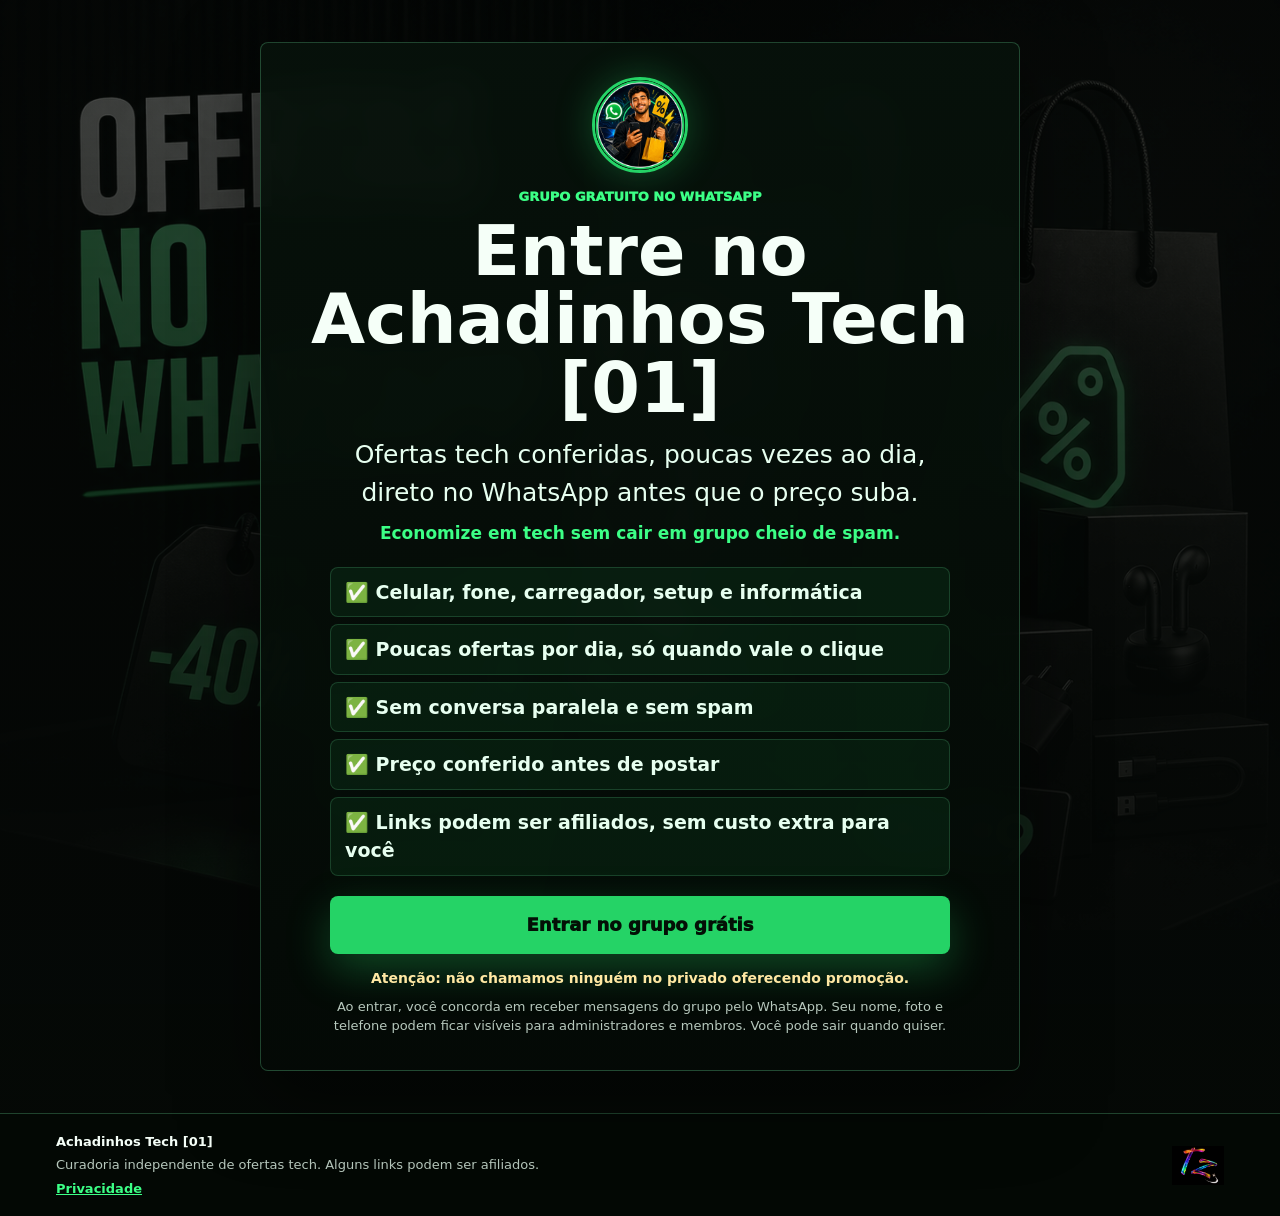
==== index.html @ 0eb70628 "Publish Achadinhos Tech landing page" ====
<!doctype html>
<html lang="pt-BR">
  <head>
    <meta charset="utf-8">
    <meta name="viewport" content="width=device-width, initial-scale=1">
    <title>Grupo de Ofertas Tech no WhatsApp | Achadinhos Tech [01]</title>
    <meta name="description" content="Entre grátis no grupo Achadinhos Tech [01] e receba ofertas de celular, fone, carregador, setup e informática com curadoria e sem spam.">
    <meta name="referrer" content="strict-origin-when-cross-origin">
    <meta http-equiv="Content-Security-Policy" content="default-src 'self'; base-uri 'self'; object-src 'none'; frame-src 'none'; form-action 'none'; img-src 'self' data:; style-src 'self'; script-src 'none'; upgrade-insecure-requests">
    <link rel="canonical" href="https://tozettolincoln.github.io/achadinhos-tech/">
    <meta property="og:type" content="website">
    <meta property="og:title" content="Grupo de Ofertas Tech no WhatsApp | Achadinhos Tech [01]">
    <meta property="og:description" content="Ofertas tech conferidas, poucas vezes ao dia, direto no WhatsApp antes que o preço suba.">
    <meta property="og:image" content="https://tozettolincoln.github.io/achadinhos-tech/assets/hero-whatsapp-deals.png">
    <meta property="og:url" content="https://tozettolincoln.github.io/achadinhos-tech/">
    <meta name="twitter:card" content="summary_large_image">
    <meta name="twitter:title" content="Grupo de Ofertas Tech no WhatsApp | Achadinhos Tech [01]">
    <meta name="twitter:description" content="Entre grátis e receba ofertas tech revisadas com curadoria e sem spam.">
    <meta name="twitter:image" content="https://tozettolincoln.github.io/achadinhos-tech/assets/hero-whatsapp-deals.png">
    <link rel="stylesheet" href="styles.css?v=20260611-entry">
  </head>
  <body class="entry-page">
    <main class="entry-shell" id="top">
      <section class="entry-card" aria-labelledby="hero-title">
        <div class="entry-avatar">
          <img src="assets/group-avatar.jpg" alt="Avatar do grupo Achadinhos Tech">
        </div>

        <p class="eyebrow">Grupo gratuito no WhatsApp</p>
        <h1 id="hero-title">Entre no Achadinhos Tech [01]</h1>
        <p class="lead">Ofertas tech conferidas, poucas vezes ao dia, direto no WhatsApp antes que o preço suba.</p>
        <p class="value-note">Economize em tech sem cair em grupo cheio de spam.</p>

        <ul class="entry-bullets" aria-label="Benefícios do grupo">
          <li>✅ Celular, fone, carregador, setup e informática</li>
          <li>✅ Poucas ofertas por dia, só quando vale o clique</li>
          <li>✅ Sem conversa paralela e sem spam</li>
          <li>✅ Preço conferido antes de postar</li>
          <li>✅ Links podem ser afiliados, sem custo extra para você</li>
        </ul>

        <a class="button primary entry-button" href="https://chat.whatsapp.com/GmVTplmLx88FddVR1oLpQT" target="_blank" rel="noreferrer">
          Entrar no grupo grátis
        </a>

        <p class="safety-note">Atenção: não chamamos ninguém no privado oferecendo promoção.</p>
        <p class="consent-note">Ao entrar, você concorda em receber mensagens do grupo pelo WhatsApp. Seu nome, foto e telefone podem ficar visíveis para administradores e membros. Você pode sair quando quiser.</p>
      </section>
    </main>

    <footer class="entry-footer">
      <div>
        <strong>Achadinhos Tech [01]</strong>
        <p>Curadoria independente de ofertas tech. Alguns links podem ser afiliados.</p>
        <a href="privacy.html">Privacidade</a>
      </div>
      <img src="assets/tzlogo.png" alt="Logo Tz">
    </footer>
  </body>
</html>
---- styles.css ----
:root {
  --bg: #050806;
  --ink: #f5fff8;
  --muted: #b7c8bd;
  --soft: #e7fff0;
  --line: rgba(120, 255, 174, 0.24);
  --panel: rgba(7, 18, 11, 0.86);
  --green: #25d366;
  --green-bright: #3cff86;
  --shadow: 0 24px 80px rgba(0, 0, 0, 0.52);
}

* {
  box-sizing: border-box;
}

html {
  min-height: 100%;
  overflow-x: hidden;
  background: var(--bg);
}

body {
  min-height: 100svh;
  margin: 0;
  overflow-x: hidden;
  background:
    linear-gradient(rgba(5, 8, 6, 0.7), rgba(5, 8, 6, 0.96)),
    url("assets/hero-whatsapp-deals.png") center / cover fixed no-repeat,
    var(--bg);
  color: var(--ink);
  font-family: Inter, ui-sans-serif, system-ui, -apple-system, BlinkMacSystemFont, "Segoe UI", sans-serif;
  line-height: 1.5;
}

body::before {
  position: fixed;
  inset: -44px;
  z-index: -1;
  background: url("assets/group-avatar.jpg") center / cover no-repeat;
  content: "";
  filter: blur(42px) brightness(0.24) saturate(1.25);
  transform: scale(1.1);
}

a {
  color: inherit;
}

.entry-page {
  display: grid;
  grid-template-rows: 1fr auto;
}

.entry-shell {
  display: grid;
  min-height: calc(100svh - 112px);
  place-items: center;
  padding: clamp(18px, 4vw, 42px) 20px;
}

.entry-card {
  width: min(760px, 100%);
  padding: clamp(20px, 3.4vw, 34px);
  border: 1px solid var(--line);
  border-radius: 8px;
  background: linear-gradient(180deg, rgba(7, 18, 11, 0.92), rgba(4, 10, 6, 0.9));
  box-shadow: var(--shadow);
  text-align: center;
  backdrop-filter: blur(18px);
}

.entry-avatar {
  display: grid;
  width: 96px;
  height: 96px;
  margin: 0 auto 14px;
  place-items: center;
  border: 3px solid var(--green);
  border-radius: 50%;
  box-shadow: 0 0 38px rgba(37, 211, 102, 0.3);
  overflow: hidden;
}

.entry-avatar img {
  width: 100%;
  height: 100%;
  object-fit: cover;
}

.eyebrow {
  margin: 0 0 10px;
  color: var(--green-bright);
  font-size: 13px;
  font-weight: 950;
  letter-spacing: 0;
  text-transform: uppercase;
}

h1,
p {
  overflow-wrap: anywhere;
}

h1 {
  margin: 0;
  color: var(--ink);
  font-size: clamp(38px, 7vw, 70px);
  line-height: 0.98;
  letter-spacing: 0;
}

.lead {
  max-width: 620px;
  margin: 14px auto 0;
  color: var(--soft);
  font-size: clamp(19px, 3vw, 25px);
}

.value-note {
  max-width: 600px;
  margin: 10px auto 0;
  color: var(--green-bright);
  font-size: clamp(15px, 2vw, 17px);
  font-weight: 850;
}

.entry-bullets {
  display: grid;
  gap: 7px;
  max-width: 620px;
  margin: 20px auto 0;
  padding: 0;
  color: var(--soft);
  font-size: clamp(16px, 2vw, 19px);
  font-weight: 780;
  list-style: none;
  text-align: left;
}

.entry-bullets li {
  padding: 10px 14px;
  border: 1px solid rgba(120, 255, 174, 0.17);
  border-radius: 8px;
  background: rgba(37, 211, 102, 0.08);
}

.button {
  display: inline-flex;
  min-height: 58px;
  align-items: center;
  justify-content: center;
  border-radius: 8px;
  padding: 0 24px;
  color: #031006;
  font-weight: 950;
  text-decoration: none;
}

.button.primary {
  background: var(--green);
  box-shadow: 0 16px 44px rgba(37, 211, 102, 0.3);
}

.button.primary:hover {
  background: var(--green-bright);
}

.entry-button {
  width: min(100%, 620px);
  margin-top: 20px;
  font-size: 18px;
}

.safety-note {
  max-width: 620px;
  margin: 14px auto 0;
  color: #ffe8a3;
  font-size: 14px;
  font-weight: 900;
}

.consent-note {
  max-width: 620px;
  margin: 8px auto 0;
  color: var(--muted);
  font-size: 13px;
}

.entry-footer {
  display: flex;
  align-items: center;
  justify-content: space-between;
  gap: 18px;
  padding: 18px clamp(18px, 5vw, 56px);
  border-top: 1px solid var(--line);
  background: rgba(4, 8, 5, 0.92);
  color: var(--muted);
  font-size: 13px;
}

.entry-footer strong {
  display: block;
  color: var(--ink);
}

.entry-footer p {
  margin: 4px 0;
}

.entry-footer a {
  color: var(--green-bright);
  font-weight: 850;
}

.entry-footer img {
  width: 52px;
  height: auto;
  object-fit: contain;
  opacity: 0.92;
}

.small-button {
  min-height: 40px;
  padding: 0 14px;
  border: 1px solid var(--line);
  border-radius: 8px;
  background: rgba(9, 21, 13, 0.8);
  color: var(--soft);
  font-size: 14px;
  font-weight: 900;
  text-decoration: none;
}

.topbar {
  display: flex;
  align-items: center;
  justify-content: space-between;
  gap: 16px;
  padding: 14px clamp(18px, 4vw, 56px);
  border-bottom: 1px solid var(--line);
  background: rgba(5, 8, 6, 0.86);
}

.brand {
  display: inline-flex;
  align-items: center;
  gap: 10px;
  color: var(--ink);
  font-weight: 900;
  text-decoration: none;
}

.brand-mark {
  display: grid;
  width: 40px;
  height: 40px;
  place-items: center;
  border: 1px solid rgba(60, 255, 134, 0.42);
  border-radius: 8px;
  background: rgba(37, 211, 102, 0.15);
  color: var(--green-bright);
}

.brand-mark svg {
  width: 22px;
  height: 22px;
  fill: none;
  stroke: currentColor;
  stroke-linecap: round;
  stroke-linejoin: round;
  stroke-width: 2;
}

.legal-page {
  min-height: calc(100svh - 69px);
}

.legal-section {
  max-width: 980px;
  margin: 0 auto;
  padding: clamp(42px, 7vw, 92px) clamp(20px, 6vw, 84px);
}

.legal-section h1 {
  max-width: 820px;
  font-size: clamp(42px, 7vw, 78px);
}

.legal-section h2 {
  margin-top: 34px;
  color: var(--ink);
  font-size: clamp(24px, 3vw, 34px);
}

.legal-section p {
  max-width: 800px;
  color: var(--muted);
  font-size: 18px;
}

@media (max-width: 620px) {
  body,
  .entry-page {
    width: 100vw;
    max-width: 100vw;
    overflow-x: hidden;
  }

  .entry-shell {
    width: 100vw;
    max-width: 100vw;
    min-height: auto;
    padding: 22px;
    overflow-x: hidden;
  }

  .entry-card {
    width: 100%;
    max-width: 346px;
    padding: 24px 18px;
    overflow: hidden;
  }

  .entry-avatar {
    width: 112px;
    height: 112px;
  }

  h1 {
    font-size: 32px;
  }

  .lead,
  .value-note,
  .entry-bullets,
  .entry-button,
  .safety-note,
  .consent-note {
    width: 100%;
    max-width: 100%;
    min-width: 0;
  }

  .lead {
    font-size: 18px;
  }

  .entry-bullets {
    font-size: 15px;
  }

  .entry-bullets li {
    overflow-wrap: anywhere;
  }

  .entry-footer {
    width: 100%;
    max-width: 390px;
    align-items: flex-start;
    flex-direction: column;
    overflow-x: hidden;
    padding: 22px;
  }

  .entry-footer > * {
    max-width: 346px;
  }
}
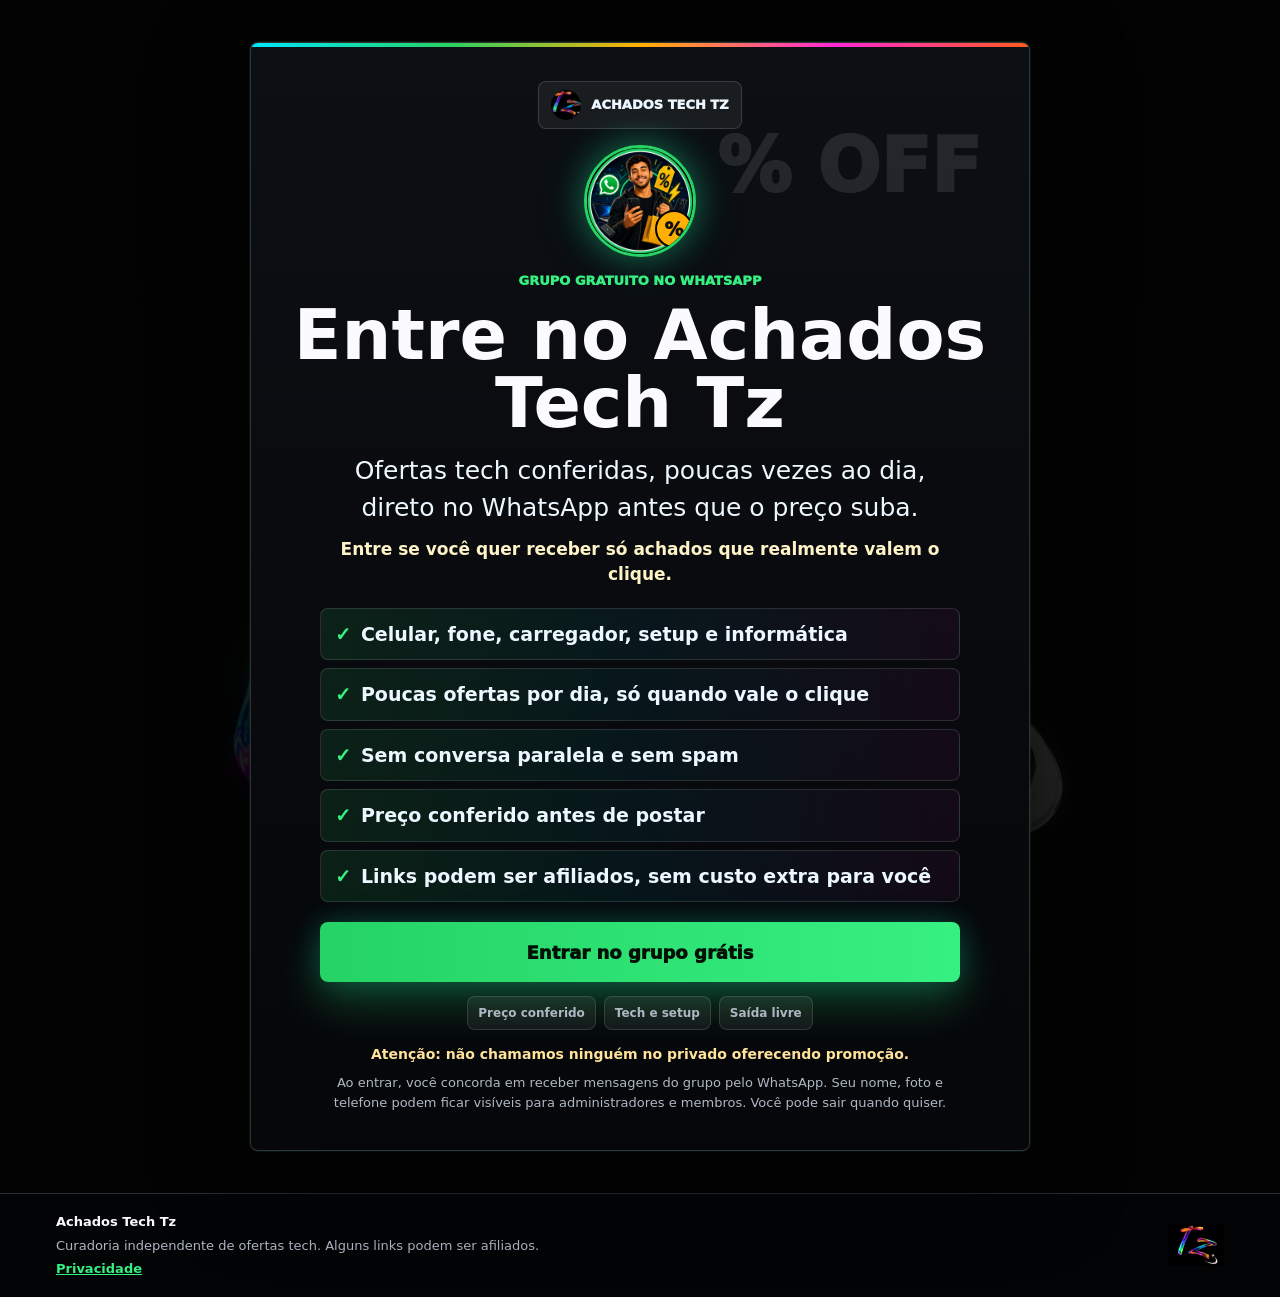
==== commit 8fecf94f: "Atualiza identidade Achados Tech Tz" ====
--- a/index.html
+++ b/index.html
@@ -3,45 +3,56 @@
   <head>
     <meta charset="utf-8">
     <meta name="viewport" content="width=device-width, initial-scale=1">
-    <title>Grupo de Ofertas Tech no WhatsApp | Achadinhos Tech [01]</title>
-    <meta name="description" content="Entre grátis no grupo Achadinhos Tech [01] e receba ofertas de celular, fone, carregador, setup e informática com curadoria e sem spam.">
+    <title>Achados Tech Tz | Grupo de Ofertas Tech no WhatsApp</title>
+    <meta name="description" content="Entre grátis no Achados Tech Tz e receba ofertas de celular, fone, carregador, setup e informática com curadoria, poucas mensagens e sem spam.">
     <meta name="referrer" content="strict-origin-when-cross-origin">
     <meta http-equiv="Content-Security-Policy" content="default-src 'self'; base-uri 'self'; object-src 'none'; frame-src 'none'; form-action 'none'; img-src 'self' data:; style-src 'self'; script-src 'none'; upgrade-insecure-requests">
     <link rel="canonical" href="https://tozettolincoln.github.io/achadinhos-tech/">
     <meta property="og:type" content="website">
-    <meta property="og:title" content="Grupo de Ofertas Tech no WhatsApp | Achadinhos Tech [01]">
+    <meta property="og:title" content="Achados Tech Tz | Ofertas Tech no WhatsApp">
     <meta property="og:description" content="Ofertas tech conferidas, poucas vezes ao dia, direto no WhatsApp antes que o preço suba.">
-    <meta property="og:image" content="https://tozettolincoln.github.io/achadinhos-tech/assets/hero-whatsapp-deals.png">
+    <meta property="og:image" content="https://tozettolincoln.github.io/achadinhos-tech/assets/achados-tech-tz-hero.png">
     <meta property="og:url" content="https://tozettolincoln.github.io/achadinhos-tech/">
     <meta name="twitter:card" content="summary_large_image">
-    <meta name="twitter:title" content="Grupo de Ofertas Tech no WhatsApp | Achadinhos Tech [01]">
-    <meta name="twitter:description" content="Entre grátis e receba ofertas tech revisadas com curadoria e sem spam.">
-    <meta name="twitter:image" content="https://tozettolincoln.github.io/achadinhos-tech/assets/hero-whatsapp-deals.png">
-    <link rel="stylesheet" href="styles.css?v=20260611-entry">
+    <meta name="twitter:title" content="Achados Tech Tz | Ofertas Tech no WhatsApp">
+    <meta name="twitter:description" content="Entre grátis e receba achados tech revisados, com preço conferido e sem conversa paralela.">
+    <meta name="twitter:image" content="https://tozettolincoln.github.io/achadinhos-tech/assets/achados-tech-tz-hero.png">
+    <link rel="stylesheet" href="styles.css?v=20260616-achados-tech-tz">
   </head>
   <body class="entry-page">
     <main class="entry-shell" id="top">
       <section class="entry-card" aria-labelledby="hero-title">
+        <div class="brand-strip" aria-label="Marca Achados Tech Tz">
+          <img src="assets/tzlogo.png" alt="Logo Achados Tech Tz">
+          <span>Achados Tech Tz</span>
+        </div>
+
         <div class="entry-avatar">
-          <img src="assets/group-avatar.jpg" alt="Avatar do grupo Achadinhos Tech">
+          <img src="assets/group-avatar.jpg" alt="Avatar do grupo Achados Tech Tz no WhatsApp">
         </div>
 
         <p class="eyebrow">Grupo gratuito no WhatsApp</p>
-        <h1 id="hero-title">Entre no Achadinhos Tech [01]</h1>
+        <h1 id="hero-title">Entre no Achados Tech Tz</h1>
         <p class="lead">Ofertas tech conferidas, poucas vezes ao dia, direto no WhatsApp antes que o preço suba.</p>
-        <p class="value-note">Economize em tech sem cair em grupo cheio de spam.</p>
+        <p class="value-note">Entre se você quer receber só achados que realmente valem o clique.</p>
 
         <ul class="entry-bullets" aria-label="Benefícios do grupo">
-          <li>✅ Celular, fone, carregador, setup e informática</li>
-          <li>✅ Poucas ofertas por dia, só quando vale o clique</li>
-          <li>✅ Sem conversa paralela e sem spam</li>
-          <li>✅ Preço conferido antes de postar</li>
-          <li>✅ Links podem ser afiliados, sem custo extra para você</li>
+          <li><span>✓</span> Celular, fone, carregador, setup e informática</li>
+          <li><span>✓</span> Poucas ofertas por dia, só quando vale o clique</li>
+          <li><span>✓</span> Sem conversa paralela e sem spam</li>
+          <li><span>✓</span> Preço conferido antes de postar</li>
+          <li><span>✓</span> Links podem ser afiliados, sem custo extra para você</li>
         </ul>
 
         <a class="button primary entry-button" href="https://chat.whatsapp.com/GmVTplmLx88FddVR1oLpQT" target="_blank" rel="noreferrer">
           Entrar no grupo grátis
         </a>
+
+        <div class="trust-row" aria-label="Diferenciais">
+          <span>Preço conferido</span>
+          <span>Tech e setup</span>
+          <span>Saída livre</span>
+        </div>
 
         <p class="safety-note">Atenção: não chamamos ninguém no privado oferecendo promoção.</p>
         <p class="consent-note">Ao entrar, você concorda em receber mensagens do grupo pelo WhatsApp. Seu nome, foto e telefone podem ficar visíveis para administradores e membros. Você pode sair quando quiser.</p>
@@ -50,7 +61,7 @@
 
     <footer class="entry-footer">
       <div>
-        <strong>Achadinhos Tech [01]</strong>
+        <strong>Achados Tech Tz</strong>
         <p>Curadoria independente de ofertas tech. Alguns links podem ser afiliados.</p>
         <a href="privacy.html">Privacidade</a>
       </div>
--- a/styles.css
+++ b/styles.css
@@ -1,13 +1,18 @@
 :root {
-  --bg: #050806;
-  --ink: #f5fff8;
-  --muted: #b7c8bd;
-  --soft: #e7fff0;
-  --line: rgba(120, 255, 174, 0.24);
-  --panel: rgba(7, 18, 11, 0.86);
-  --green: #25d366;
-  --green-bright: #3cff86;
-  --shadow: 0 24px 80px rgba(0, 0, 0, 0.52);
+  --bg: #030304;
+  --panel: rgba(8, 10, 14, 0.88);
+  --panel-strong: rgba(10, 13, 18, 0.96);
+  --ink: #fbfbff;
+  --soft: #edf7ff;
+  --muted: #aeb8c3;
+  --line: rgba(255, 255, 255, 0.16);
+  --whatsapp: #25d366;
+  --whatsapp-strong: #37f082;
+  --cyan: #00e7ff;
+  --magenta: #ff28d6;
+  --amber: #ffb000;
+  --orange: #ff5b1f;
+  --shadow: 0 28px 90px rgba(0, 0, 0, 0.68);
 }
 
 * {
@@ -25,8 +30,8 @@
   margin: 0;
   overflow-x: hidden;
   background:
-    linear-gradient(rgba(5, 8, 6, 0.7), rgba(5, 8, 6, 0.96)),
-    url("assets/hero-whatsapp-deals.png") center / cover fixed no-repeat,
+    linear-gradient(rgba(3, 3, 4, 0.72), rgba(3, 3, 4, 0.96)),
+    url("assets/achados-tech-tz-hero.png") center / cover fixed no-repeat,
     var(--bg);
   color: var(--ink);
   font-family: Inter, ui-sans-serif, system-ui, -apple-system, BlinkMacSystemFont, "Segoe UI", sans-serif;
@@ -37,14 +42,31 @@
   position: fixed;
   inset: -44px;
   z-index: -1;
-  background: url("assets/group-avatar.jpg") center / cover no-repeat;
+  background: url("assets/achados-tech-tz-hero.png") center / cover no-repeat;
   content: "";
-  filter: blur(42px) brightness(0.24) saturate(1.25);
+  filter: blur(44px) brightness(0.28) saturate(1.45);
   transform: scale(1.1);
+}
+
+body::after {
+  position: fixed;
+  inset: 0;
+  z-index: -1;
+  background-image:
+    linear-gradient(rgba(255, 255, 255, 0.035) 1px, transparent 1px),
+    linear-gradient(90deg, rgba(255, 255, 255, 0.035) 1px, transparent 1px);
+  background-size: 44px 44px;
+  content: "";
+  mask-image: linear-gradient(to bottom, rgba(0, 0, 0, 0.6), transparent 72%);
 }
 
 a {
   color: inherit;
+}
+
+h1,
+p {
+  overflow-wrap: anywhere;
 }
 
 .entry-page {
@@ -60,26 +82,96 @@
 }
 
 .entry-card {
-  width: min(760px, 100%);
-  padding: clamp(20px, 3.4vw, 34px);
+  position: relative;
+  width: min(780px, 100%);
+  padding: clamp(22px, 3.5vw, 38px);
   border: 1px solid var(--line);
   border-radius: 8px;
-  background: linear-gradient(180deg, rgba(7, 18, 11, 0.92), rgba(4, 10, 6, 0.9));
-  box-shadow: var(--shadow);
+  background:
+    linear-gradient(180deg, rgba(12, 15, 20, 0.92), rgba(5, 6, 9, 0.92)),
+    var(--panel);
+  box-shadow: var(--shadow), 0 0 0 1px rgba(37, 211, 102, 0.14);
   text-align: center;
-  backdrop-filter: blur(18px);
+  backdrop-filter: blur(20px);
+  overflow: hidden;
+}
+
+.entry-card::before {
+  position: absolute;
+  inset: 0 0 auto;
+  height: 4px;
+  background: linear-gradient(90deg, var(--cyan), var(--whatsapp), var(--amber), var(--magenta), var(--orange));
+  content: "";
+}
+
+.entry-card::after {
+  position: absolute;
+  top: 86px;
+  right: clamp(16px, 5vw, 48px);
+  color: rgba(255, 255, 255, 0.1);
+  content: "% OFF";
+  font-size: clamp(34px, 8vw, 74px);
+  font-weight: 950;
+  line-height: 1;
+  pointer-events: none;
+}
+
+.brand-strip {
+  position: relative;
+  z-index: 1;
+  display: inline-flex;
+  max-width: 100%;
+  align-items: center;
+  gap: 10px;
+  margin-bottom: 16px;
+  padding: 8px 12px;
+  border: 1px solid rgba(255, 255, 255, 0.14);
+  border-radius: 8px;
+  background: rgba(255, 255, 255, 0.06);
+  color: var(--soft);
+  font-size: 13px;
+  font-weight: 950;
+  text-transform: uppercase;
+}
+
+.brand-strip img {
+  width: 30px;
+  height: 30px;
+  border-radius: 50%;
+  object-fit: cover;
 }
 
 .entry-avatar {
+  position: relative;
+  z-index: 1;
   display: grid;
-  width: 96px;
-  height: 96px;
+  width: 112px;
+  height: 112px;
   margin: 0 auto 14px;
   place-items: center;
-  border: 3px solid var(--green);
+  border: 3px solid var(--whatsapp);
   border-radius: 50%;
-  box-shadow: 0 0 38px rgba(37, 211, 102, 0.3);
+  box-shadow:
+    0 0 30px rgba(37, 211, 102, 0.38),
+    0 0 54px rgba(0, 231, 255, 0.18);
   overflow: hidden;
+}
+
+.entry-avatar::after {
+  position: absolute;
+  right: 0;
+  bottom: 6px;
+  display: grid;
+  width: 34px;
+  height: 34px;
+  place-items: center;
+  border: 2px solid #050607;
+  border-radius: 50%;
+  background: var(--amber);
+  color: #111;
+  content: "%";
+  font-size: 19px;
+  font-weight: 950;
 }
 
 .entry-avatar img {
@@ -89,20 +181,19 @@
 }
 
 .eyebrow {
+  position: relative;
+  z-index: 1;
   margin: 0 0 10px;
-  color: var(--green-bright);
+  color: var(--whatsapp-strong);
   font-size: 13px;
   font-weight: 950;
   letter-spacing: 0;
   text-transform: uppercase;
 }
 
-h1,
-p {
-  overflow-wrap: anywhere;
-}
-
 h1 {
+  position: relative;
+  z-index: 1;
   margin: 0;
   color: var(--ink);
   font-size: clamp(38px, 7vw, 70px);
@@ -111,24 +202,30 @@
 }
 
 .lead {
-  max-width: 620px;
+  position: relative;
+  z-index: 1;
+  max-width: 640px;
   margin: 14px auto 0;
   color: var(--soft);
   font-size: clamp(19px, 3vw, 25px);
 }
 
 .value-note {
-  max-width: 600px;
+  position: relative;
+  z-index: 1;
+  max-width: 610px;
   margin: 10px auto 0;
-  color: var(--green-bright);
+  color: #fff4c7;
   font-size: clamp(15px, 2vw, 17px);
   font-weight: 850;
 }
 
 .entry-bullets {
+  position: relative;
+  z-index: 1;
   display: grid;
-  gap: 7px;
-  max-width: 620px;
+  gap: 8px;
+  max-width: 640px;
   margin: 20px auto 0;
   padding: 0;
   color: var(--soft);
@@ -139,15 +236,24 @@
 }
 
 .entry-bullets li {
-  padding: 10px 14px;
-  border: 1px solid rgba(120, 255, 174, 0.17);
-  border-radius: 8px;
-  background: rgba(37, 211, 102, 0.08);
+  display: flex;
+  gap: 10px;
+  align-items: flex-start;
+  padding: 11px 14px;
+  border: 1px solid rgba(255, 255, 255, 0.12);
+  border-radius: 8px;
+  background: linear-gradient(90deg, rgba(37, 211, 102, 0.12), rgba(0, 231, 255, 0.06), rgba(255, 40, 214, 0.05));
+}
+
+.entry-bullets span {
+  flex: 0 0 auto;
+  color: var(--whatsapp-strong);
+  font-weight: 950;
 }
 
 .button {
   display: inline-flex;
-  min-height: 58px;
+  min-height: 60px;
   align-items: center;
   justify-content: center;
   border-radius: 8px;
@@ -158,30 +264,57 @@
 }
 
 .button.primary {
-  background: var(--green);
-  box-shadow: 0 16px 44px rgba(37, 211, 102, 0.3);
+  background: linear-gradient(90deg, var(--whatsapp), var(--whatsapp-strong));
+  box-shadow: 0 18px 46px rgba(37, 211, 102, 0.32), 0 0 28px rgba(0, 231, 255, 0.18);
 }
 
 .button.primary:hover {
-  background: var(--green-bright);
+  filter: brightness(1.08);
 }
 
 .entry-button {
-  width: min(100%, 620px);
+  position: relative;
+  z-index: 1;
+  width: min(100%, 640px);
   margin-top: 20px;
   font-size: 18px;
 }
 
+.trust-row {
+  position: relative;
+  z-index: 1;
+  display: flex;
+  flex-wrap: wrap;
+  justify-content: center;
+  gap: 8px;
+  max-width: 640px;
+  margin: 14px auto 0;
+}
+
+.trust-row span {
+  padding: 7px 10px;
+  border: 1px solid rgba(255, 255, 255, 0.13);
+  border-radius: 8px;
+  background: rgba(255, 255, 255, 0.06);
+  color: var(--muted);
+  font-size: 12px;
+  font-weight: 850;
+}
+
 .safety-note {
-  max-width: 620px;
+  position: relative;
+  z-index: 1;
+  max-width: 640px;
   margin: 14px auto 0;
-  color: #ffe8a3;
+  color: #ffe39a;
   font-size: 14px;
   font-weight: 900;
 }
 
 .consent-note {
-  max-width: 620px;
+  position: relative;
+  z-index: 1;
+  max-width: 640px;
   margin: 8px auto 0;
   color: var(--muted);
   font-size: 13px;
@@ -194,7 +327,7 @@
   gap: 18px;
   padding: 18px clamp(18px, 5vw, 56px);
   border-top: 1px solid var(--line);
-  background: rgba(4, 8, 5, 0.92);
+  background: rgba(4, 5, 7, 0.94);
   color: var(--muted);
   font-size: 13px;
 }
@@ -209,15 +342,15 @@
 }
 
 .entry-footer a {
-  color: var(--green-bright);
+  color: var(--whatsapp-strong);
   font-weight: 850;
 }
 
 .entry-footer img {
-  width: 52px;
+  width: 56px;
   height: auto;
   object-fit: contain;
-  opacity: 0.92;
+  opacity: 0.95;
 }
 
 .small-button {
@@ -225,7 +358,7 @@
   padding: 0 14px;
   border: 1px solid var(--line);
   border-radius: 8px;
-  background: rgba(9, 21, 13, 0.8);
+  background: rgba(255, 255, 255, 0.06);
   color: var(--soft);
   font-size: 14px;
   font-weight: 900;
@@ -239,7 +372,7 @@
   gap: 16px;
   padding: 14px clamp(18px, 4vw, 56px);
   border-bottom: 1px solid var(--line);
-  background: rgba(5, 8, 6, 0.86);
+  background: rgba(5, 6, 8, 0.88);
 }
 
 .brand {
@@ -256,10 +389,10 @@
   width: 40px;
   height: 40px;
   place-items: center;
-  border: 1px solid rgba(60, 255, 134, 0.42);
-  border-radius: 8px;
-  background: rgba(37, 211, 102, 0.15);
-  color: var(--green-bright);
+  border: 1px solid rgba(37, 211, 102, 0.46);
+  border-radius: 8px;
+  background: rgba(37, 211, 102, 0.14);
+  color: var(--whatsapp-strong);
 }
 
 .brand-mark svg {
@@ -317,18 +450,28 @@
 
   .entry-card {
     width: 100%;
-    max-width: 346px;
+    max-width: 350px;
     padding: 24px 18px;
     overflow: hidden;
   }
 
+  .entry-card::after {
+    top: 74px;
+    right: 16px;
+    font-size: 34px;
+  }
+
+  .brand-strip {
+    font-size: 12px;
+  }
+
   .entry-avatar {
-    width: 112px;
-    height: 112px;
+    width: 108px;
+    height: 108px;
   }
 
   h1 {
-    font-size: 32px;
+    font-size: 34px;
   }
 
   .lead,
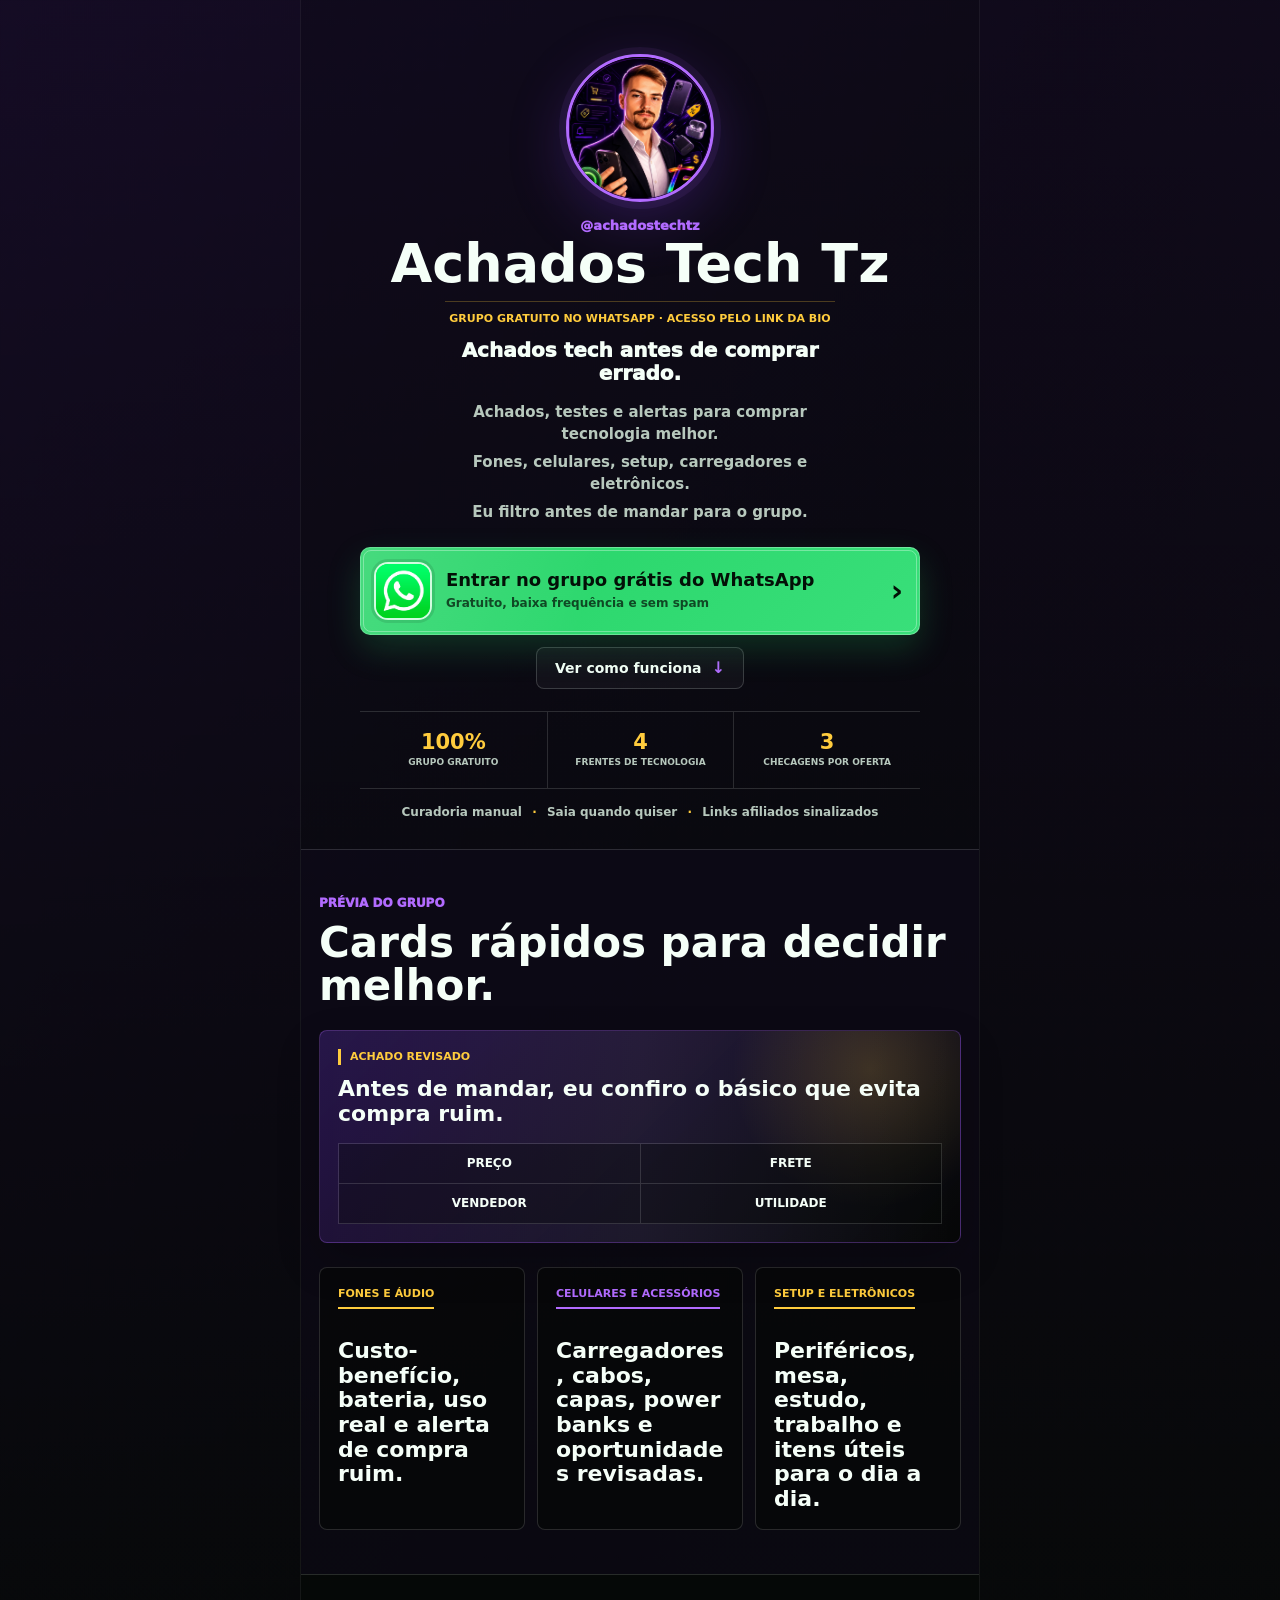
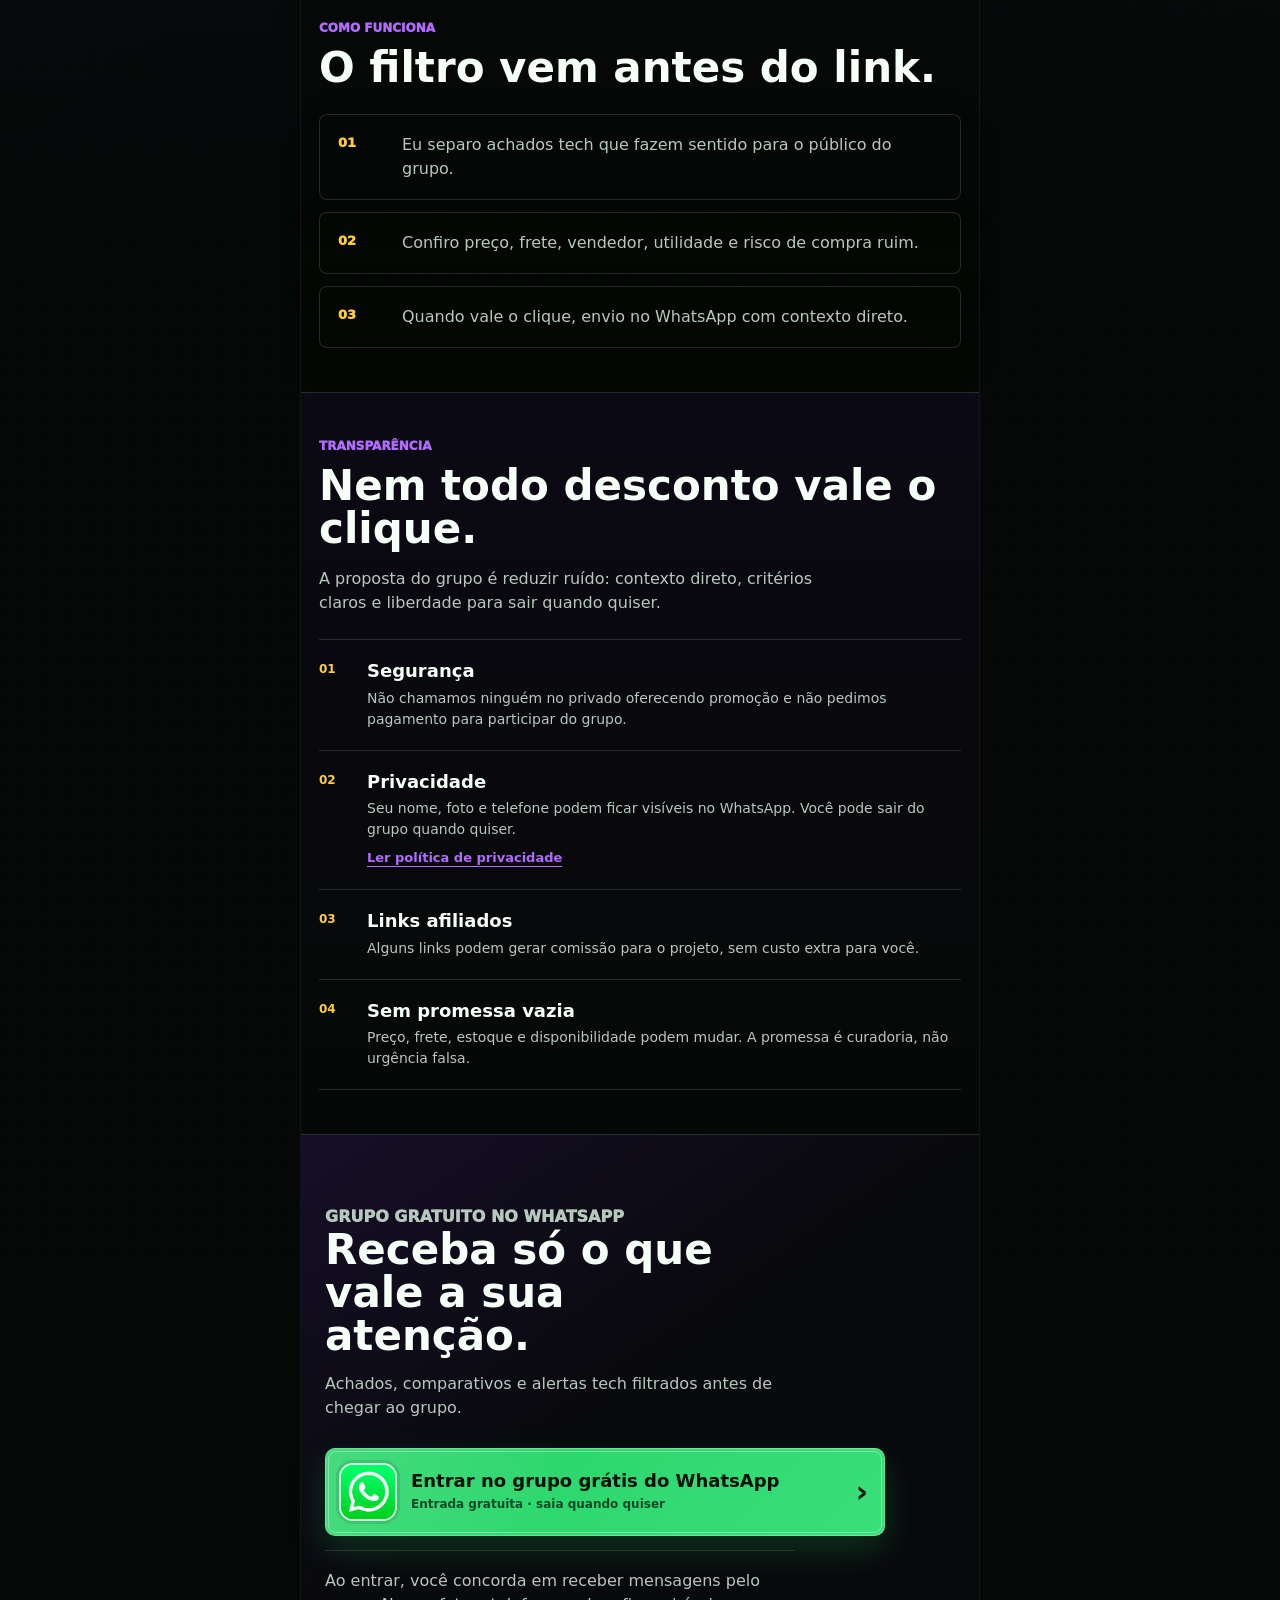
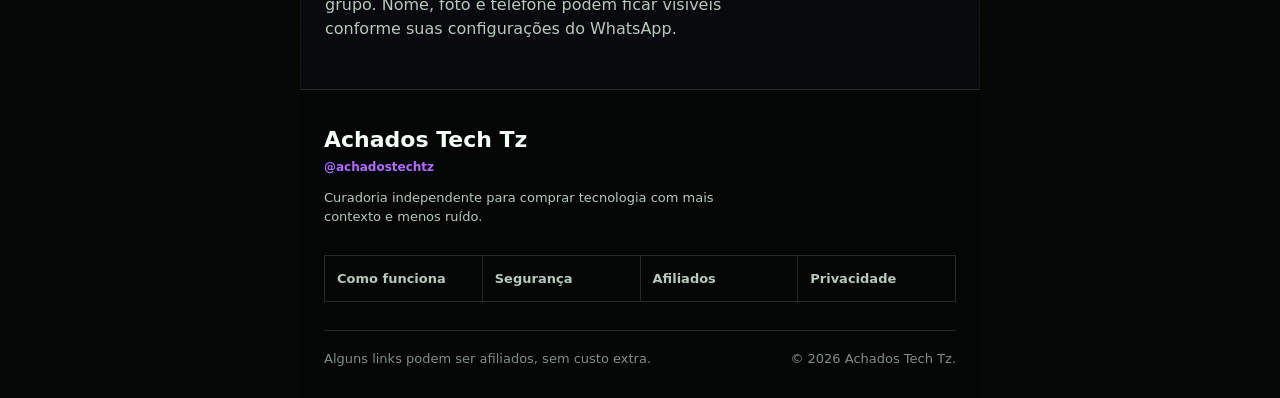
==== commit 30b55448: "Atualiza landing e corrige CTA do WhatsApp" ====
--- a/index.html
+++ b/index.html
@@ -3,69 +3,185 @@
   <head>
     <meta charset="utf-8">
     <meta name="viewport" content="width=device-width, initial-scale=1">
-    <title>Achados Tech Tz | Grupo de Ofertas Tech no WhatsApp</title>
-    <meta name="description" content="Entre grátis no Achados Tech Tz e receba ofertas de celular, fone, carregador, setup e informática com curadoria, poucas mensagens e sem spam.">
+    <title>Achados Tech Tz | Curadoria Tech no WhatsApp</title>
+    <meta name="description" content="Link in bio do Achados Tech Tz. Entre no grupo gratuito do WhatsApp e receba achados, testes e alertas tech com curadoria antes do clique.">
     <meta name="referrer" content="strict-origin-when-cross-origin">
     <meta http-equiv="Content-Security-Policy" content="default-src 'self'; base-uri 'self'; object-src 'none'; frame-src 'none'; form-action 'none'; img-src 'self' data:; style-src 'self'; script-src 'none'; upgrade-insecure-requests">
     <link rel="canonical" href="https://tozettolincoln.github.io/achadinhos-tech/">
     <meta property="og:type" content="website">
-    <meta property="og:title" content="Achados Tech Tz | Ofertas Tech no WhatsApp">
-    <meta property="og:description" content="Ofertas tech conferidas, poucas vezes ao dia, direto no WhatsApp antes que o preço suba.">
-    <meta property="og:image" content="https://tozettolincoln.github.io/achadinhos-tech/assets/achados-tech-tz-hero.png">
+    <meta property="og:title" content="Achados Tech Tz | Achados tech antes de comprar errado">
+    <meta property="og:description" content="Entre no grupo gratuito do WhatsApp. Achados, testes e alertas tech com curadoria, poucas ofertas, mais critério e sem spam.">
+    <meta property="og:image" content="https://tozettolincoln.github.io/achadinhos-tech/assets/avatar-linc-tech-tz-v2.png">
     <meta property="og:url" content="https://tozettolincoln.github.io/achadinhos-tech/">
     <meta name="twitter:card" content="summary_large_image">
-    <meta name="twitter:title" content="Achados Tech Tz | Ofertas Tech no WhatsApp">
-    <meta name="twitter:description" content="Entre grátis e receba achados tech revisados, com preço conferido e sem conversa paralela.">
-    <meta name="twitter:image" content="https://tozettolincoln.github.io/achadinhos-tech/assets/achados-tech-tz-hero.png">
-    <link rel="stylesheet" href="styles.css?v=20260616-achados-tech-tz">
+    <meta name="twitter:title" content="Achados Tech Tz | Curadoria Tech no WhatsApp">
+    <meta name="twitter:description" content="Link in bio do Achados Tech Tz. Entre no grupo gratuito do WhatsApp e receba achados tech filtrados.">
+    <meta name="twitter:image" content="https://tozettolincoln.github.io/achadinhos-tech/assets/avatar-linc-tech-tz-v2.png">
+    <link rel="stylesheet" href="styles.css?v=20260620-whatsapp-link-v1">
   </head>
-  <body class="entry-page">
-    <main class="entry-shell" id="top">
-      <section class="entry-card" aria-labelledby="hero-title">
-        <div class="brand-strip" aria-label="Marca Achados Tech Tz">
-          <img src="assets/tzlogo.png" alt="Logo Achados Tech Tz">
-          <span>Achados Tech Tz</span>
+  <body>
+    <main class="page-shell">
+      <section class="profile-hero" id="top" aria-labelledby="hero-title">
+        <div class="profile-card">
+          <img class="profile-avatar" src="assets/avatar-linc-tech-tz-v2.png" alt="Linc, curador do Achados Tech Tz">
+          <p class="profile-handle">@achadostechtz</p>
+          <h1 id="hero-title">Achados Tech Tz</h1>
+          <p class="ad-entry">Grupo gratuito no WhatsApp · acesso pelo link da bio</p>
+          <p class="profile-tagline">Achados tech antes de comprar errado.</p>
+
+          <div class="bio-lines" aria-label="Resumo do perfil">
+            <p>Achados, testes e alertas para comprar tecnologia melhor.</p>
+            <p>Fones, celulares, setup, carregadores e eletrônicos.</p>
+            <p>Eu filtro antes de mandar para o grupo.</p>
+          </div>
+
+          <a class="whatsapp-card" href="https://chat.whatsapp.com/GmVTplmLx88FddVR1oLpQT" aria-label="Entrar no grupo grátis do Achados Tech Tz no WhatsApp">
+            <span class="whatsapp-icon-frame" aria-hidden="true">
+              <img src="assets/whatsapp-icon-attached.png" alt="">
+            </span>
+            <span>
+              <strong>Entrar no grupo grátis do WhatsApp</strong>
+              <small>Gratuito, baixa frequência e sem spam</small>
+            </span>
+            <b aria-hidden="true">›</b>
+          </a>
+
+          <a class="secondary-action" href="#como-funciona">
+            <span>Ver como funciona</span>
+            <b aria-hidden="true">↓</b>
+          </a>
+
+          <div class="profile-proof" aria-label="Resumo do grupo">
+            <span><strong>100%</strong><small>grupo gratuito</small></span>
+            <span><strong>4</strong><small>frentes de tecnologia</small></span>
+            <span><strong>3</strong><small>checagens por oferta</small></span>
+          </div>
+
+          <p class="trust-line">Curadoria manual <i>·</i> Saia quando quiser <i>·</i> Links afiliados sinalizados</p>
         </div>
+      </section>
 
-        <div class="entry-avatar">
-          <img src="assets/group-avatar.jpg" alt="Avatar do grupo Achados Tech Tz no WhatsApp">
+      <section class="section section-products" aria-labelledby="products-title">
+        <p class="section-kicker">Prévia do grupo</p>
+        <h2 id="products-title">Cards rápidos para decidir melhor.</h2>
+        <div class="sample-deal" aria-label="Exemplo de checagem antes do envio">
+          <div>
+            <span class="sample-label">Achado revisado</span>
+            <strong>Antes de mandar, eu confiro o básico que evita compra ruim.</strong>
+          </div>
+          <div class="sample-checks">
+            <span>Preço</span>
+            <span>Frete</span>
+            <span>Vendedor</span>
+            <span>Utilidade</span>
+          </div>
         </div>
+        <div class="product-list">
+          <article class="product-card">
+            <span>Fones e áudio</span>
+            <h3>Custo-benefício, bateria, uso real e alerta de compra ruim.</h3>
+          </article>
+          <article class="product-card">
+            <span>Celulares e acessórios</span>
+            <h3>Carregadores, cabos, capas, power banks e oportunidades revisadas.</h3>
+          </article>
+          <article class="product-card">
+            <span>Setup e eletrônicos</span>
+            <h3>Periféricos, mesa, estudo, trabalho e itens úteis para o dia a dia.</h3>
+          </article>
+        </div>
+      </section>
 
-        <p class="eyebrow">Grupo gratuito no WhatsApp</p>
-        <h1 id="hero-title">Entre no Achados Tech Tz</h1>
-        <p class="lead">Ofertas tech conferidas, poucas vezes ao dia, direto no WhatsApp antes que o preço suba.</p>
-        <p class="value-note">Entre se você quer receber só achados que realmente valem o clique.</p>
+      <section class="section section-process" id="como-funciona" aria-labelledby="process-title">
+        <p class="section-kicker">Como funciona</p>
+        <h2 id="process-title">O filtro vem antes do link.</h2>
+        <div class="process-list">
+          <article>
+            <span>01</span>
+            <p>Eu separo achados tech que fazem sentido para o público do grupo.</p>
+          </article>
+          <article>
+            <span>02</span>
+            <p>Confiro preço, frete, vendedor, utilidade e risco de compra ruim.</p>
+          </article>
+          <article>
+            <span>03</span>
+            <p>Quando vale o clique, envio no WhatsApp com contexto direto.</p>
+          </article>
+        </div>
+      </section>
 
-        <ul class="entry-bullets" aria-label="Benefícios do grupo">
-          <li><span>✓</span> Celular, fone, carregador, setup e informática</li>
-          <li><span>✓</span> Poucas ofertas por dia, só quando vale o clique</li>
-          <li><span>✓</span> Sem conversa paralela e sem spam</li>
-          <li><span>✓</span> Preço conferido antes de postar</li>
-          <li><span>✓</span> Links podem ser afiliados, sem custo extra para você</li>
-        </ul>
+      <section class="section section-trust" id="transparencia" aria-labelledby="trust-title">
+        <p class="section-kicker">Transparência</p>
+        <h2 id="trust-title">Nem todo desconto vale o clique.</h2>
+        <p class="trust-intro">A proposta do grupo é reduzir ruído: contexto direto, critérios claros e liberdade para sair quando quiser.</p>
+        <div class="trust-grid">
+          <article id="seguranca">
+            <span>01</span>
+            <div>
+              <h3>Segurança</h3>
+              <p>Não chamamos ninguém no privado oferecendo promoção e não pedimos pagamento para participar do grupo.</p>
+            </div>
+          </article>
+          <article id="privacidade">
+            <span>02</span>
+            <div>
+              <h3>Privacidade</h3>
+              <p>Seu nome, foto e telefone podem ficar visíveis no WhatsApp. Você pode sair do grupo quando quiser.</p>
+              <a href="privacy.html">Ler política de privacidade</a>
+            </div>
+          </article>
+          <article id="afiliados">
+            <span>03</span>
+            <div>
+              <h3>Links afiliados</h3>
+              <p>Alguns links podem gerar comissão para o projeto, sem custo extra para você.</p>
+            </div>
+          </article>
+          <article id="sem-spam">
+            <span>04</span>
+            <div>
+              <h3>Sem promessa vazia</h3>
+              <p>Preço, frete, estoque e disponibilidade podem mudar. A promessa é curadoria, não urgência falsa.</p>
+            </div>
+          </article>
+        </div>
+      </section>
 
-        <a class="button primary entry-button" href="https://chat.whatsapp.com/GmVTplmLx88FddVR1oLpQT" target="_blank" rel="noreferrer">
-          Entrar no grupo grátis
+      <section class="final-cta" id="entrar" aria-labelledby="final-title">
+        <p class="section-kicker">Grupo gratuito no WhatsApp</p>
+        <h2 id="final-title">Receba só o que vale a sua atenção.</h2>
+        <p>Achados, comparativos e alertas tech filtrados antes de chegar ao grupo.</p>
+        <a class="whatsapp-card whatsapp-card-final" href="https://chat.whatsapp.com/GmVTplmLx88FddVR1oLpQT" aria-label="Entrar no grupo grátis do Achados Tech Tz no WhatsApp">
+          <span class="whatsapp-icon-frame" aria-hidden="true">
+            <img src="assets/whatsapp-icon-attached.png" alt="">
+          </span>
+          <span>
+            <strong>Entrar no grupo grátis do WhatsApp</strong>
+            <small>Entrada gratuita · saia quando quiser</small>
+          </span>
+          <b aria-hidden="true">›</b>
         </a>
-
-        <div class="trust-row" aria-label="Diferenciais">
-          <span>Preço conferido</span>
-          <span>Tech e setup</span>
-          <span>Saída livre</span>
-        </div>
-
-        <p class="safety-note">Atenção: não chamamos ninguém no privado oferecendo promoção.</p>
-        <p class="consent-note">Ao entrar, você concorda em receber mensagens do grupo pelo WhatsApp. Seu nome, foto e telefone podem ficar visíveis para administradores e membros. Você pode sair quando quiser.</p>
+        <p class="consent-note">Ao entrar, você concorda em receber mensagens pelo grupo. Nome, foto e telefone podem ficar visíveis conforme suas configurações do WhatsApp.</p>
       </section>
     </main>
 
-    <footer class="entry-footer">
-      <div>
+    <footer class="site-footer">
+      <div class="footer-brand">
         <strong>Achados Tech Tz</strong>
-        <p>Curadoria independente de ofertas tech. Alguns links podem ser afiliados.</p>
+        <span>@achadostechtz</span>
+        <p>Curadoria independente para comprar tecnologia com mais contexto e menos ruído.</p>
+      </div>
+      <nav class="footer-nav" aria-label="Navegação do rodapé">
+        <a href="#como-funciona">Como funciona</a>
+        <a href="#seguranca">Segurança</a>
+        <a href="#afiliados">Afiliados</a>
         <a href="privacy.html">Privacidade</a>
+      </nav>
+      <div class="footer-bottom">
+        <p>Alguns links podem ser afiliados, sem custo extra.</p>
+        <p>© 2026 Achados Tech Tz.</p>
       </div>
-      <img src="assets/tzlogo.png" alt="Logo Tz">
     </footer>
   </body>
 </html>
--- a/styles.css
+++ b/styles.css
@@ -1,18 +1,17 @@
 :root {
-  --bg: #030304;
-  --panel: rgba(8, 10, 14, 0.88);
-  --panel-strong: rgba(10, 13, 18, 0.96);
-  --ink: #fbfbff;
-  --soft: #edf7ff;
-  --muted: #aeb8c3;
-  --line: rgba(255, 255, 255, 0.16);
-  --whatsapp: #25d366;
-  --whatsapp-strong: #37f082;
-  --cyan: #00e7ff;
-  --magenta: #ff28d6;
-  --amber: #ffb000;
-  --orange: #ff5b1f;
-  --shadow: 0 28px 90px rgba(0, 0, 0, 0.68);
+  --bg: #050806;
+  --bg-2: #120a1f;
+  --panel: rgba(18, 10, 31, 0.78);
+  --panel-strong: rgba(5, 8, 6, 0.84);
+  --ink: #f5fff8;
+  --muted: #b7c8bd;
+  --purple: #7c3aed;
+  --lilac: #b26bff;
+  --green: #25d366;
+  --yellow: #ffcc3d;
+  --line: rgba(245, 255, 248, 0.14);
+  --line-strong: rgba(178, 107, 255, 0.44);
+  --shadow: 0 24px 72px rgba(0, 0, 0, 0.42);
 }
 
 * {
@@ -21,7 +20,7 @@
 
 html {
   min-height: 100%;
-  overflow-x: hidden;
+  scroll-behavior: smooth;
   background: var(--bg);
 }
 
@@ -30,8 +29,8 @@
   margin: 0;
   overflow-x: hidden;
   background:
-    linear-gradient(rgba(3, 3, 4, 0.72), rgba(3, 3, 4, 0.96)),
-    url("assets/achados-tech-tz-hero.png") center / cover fixed no-repeat,
+    linear-gradient(180deg, rgba(18, 10, 31, 0.82), rgba(5, 8, 6, 0.98) 54%, #050806),
+    linear-gradient(110deg, rgba(124, 58, 237, 0.24), transparent 42%, rgba(255, 204, 61, 0.07)),
     var(--bg);
   color: var(--ink);
   font-family: Inter, ui-sans-serif, system-ui, -apple-system, BlinkMacSystemFont, "Segoe UI", sans-serif;
@@ -39,474 +38,788 @@
 }
 
 body::before {
-  position: fixed;
-  inset: -44px;
-  z-index: -1;
-  background: url("assets/achados-tech-tz-hero.png") center / cover no-repeat;
-  content: "";
-  filter: blur(44px) brightness(0.28) saturate(1.45);
-  transform: scale(1.1);
-}
-
-body::after {
   position: fixed;
   inset: 0;
   z-index: -1;
   background-image:
-    linear-gradient(rgba(255, 255, 255, 0.035) 1px, transparent 1px),
-    linear-gradient(90deg, rgba(255, 255, 255, 0.035) 1px, transparent 1px);
-  background-size: 44px 44px;
+    linear-gradient(rgba(245, 255, 248, 0.032) 1px, transparent 1px),
+    linear-gradient(90deg, rgba(245, 255, 248, 0.032) 1px, transparent 1px),
+    repeating-linear-gradient(115deg, transparent 0 38px, rgba(178, 107, 255, 0.045) 38px 39px);
+  background-size: 48px 48px, 48px 48px, auto;
   content: "";
-  mask-image: linear-gradient(to bottom, rgba(0, 0, 0, 0.6), transparent 72%);
+  mask-image: linear-gradient(to bottom, rgba(0, 0, 0, 0.82), transparent 82%);
 }
 
 a {
   color: inherit;
 }
 
+img {
+  display: block;
+  max-width: 100%;
+}
+
 h1,
+h2,
+h3,
 p {
   overflow-wrap: anywhere;
 }
 
-.entry-page {
-  display: grid;
-  grid-template-rows: 1fr auto;
-}
-
-.entry-shell {
-  display: grid;
-  min-height: calc(100svh - 112px);
-  place-items: center;
-  padding: clamp(18px, 4vw, 42px) 20px;
-}
-
-.entry-card {
+.page-shell {
+  width: min(100%, 520px);
+  margin: 0 auto;
+  border-left: 1px solid rgba(245, 255, 248, 0.06);
+  border-right: 1px solid rgba(245, 255, 248, 0.06);
+  background: rgba(5, 8, 6, 0.14);
+}
+
+.profile-hero {
+  display: grid;
+  place-items: start center;
+  padding: clamp(28px, 6svh, 54px) 18px 28px;
+}
+
+.profile-card {
+  width: 100%;
+  max-width: 100%;
+  text-align: center;
+}
+
+.profile-avatar {
+  width: 148px;
+  height: 148px;
+  margin: 0 auto 14px;
+  border: 3px solid var(--lilac);
+  border-radius: 50%;
+  background: var(--bg-2);
+  box-shadow:
+    0 0 0 7px rgba(178, 107, 255, 0.08),
+    0 18px 58px rgba(124, 58, 237, 0.26);
+  object-fit: cover;
+}
+
+.profile-handle {
+  margin: 0;
+  color: var(--lilac);
+  font-size: 13px;
+  font-weight: 950;
+  letter-spacing: 0;
+}
+
+.ad-entry {
+  width: min(100%, 390px);
+  margin: 12px auto 0;
+  padding-top: 10px;
+  border-top: 1px solid rgba(255, 204, 61, 0.26);
+  color: var(--yellow);
+  font-size: 11px;
+  font-weight: 850;
+  line-height: 1.35;
+  text-align: center;
+  text-transform: uppercase;
+}
+
+h1 {
+  margin: 2px 0 0;
+  color: var(--ink);
+  font-size: 54px;
+  letter-spacing: 0;
+  line-height: 0.95;
+  text-wrap: balance;
+}
+
+.profile-tagline {
+  margin: 12px auto 0;
+  max-width: 360px;
+  color: var(--ink);
+  font-size: 20px;
+  font-weight: 950;
+  line-height: 1.15;
+}
+
+.bio-lines {
+  display: grid;
+  gap: 5px;
+  max-width: 390px;
+  margin: 16px auto 0;
+  color: var(--muted);
+  font-size: 15px;
+  font-weight: 720;
+}
+
+.bio-lines p {
+  margin: 0;
+}
+
+.whatsapp-card {
   position: relative;
-  width: min(780px, 100%);
-  padding: clamp(22px, 3.5vw, 38px);
-  border: 1px solid var(--line);
+  isolation: isolate;
+  display: grid;
+  min-height: 88px;
+  grid-template-columns: 58px minmax(0, 1fr) 22px;
+  gap: 14px;
+  align-items: center;
+  width: min(100%, 560px);
+  margin: 24px auto 0;
+  border: 1px solid rgba(245, 255, 248, 0.3);
+  border-radius: 10px;
+  padding: 13px 16px 13px 13px;
+  overflow: hidden;
+  background: linear-gradient(135deg, #25d366, #39df7a);
+  box-shadow: 0 14px 34px rgba(37, 211, 102, 0.2);
+  color: #031007;
+  text-align: left;
+  text-decoration: none;
+  transition: background-color 180ms ease, box-shadow 180ms ease, transform 180ms ease;
+}
+
+.whatsapp-card::before {
+  position: absolute;
+  inset: 0;
+  z-index: -1;
+  background: linear-gradient(110deg, rgba(245, 255, 248, 0.16), transparent 42%);
+  content: "";
+}
+
+.whatsapp-card::after {
+  position: absolute;
+  inset: 2px;
+  z-index: -1;
+  border: 1px solid rgba(245, 255, 248, 0.34);
   border-radius: 8px;
-  background:
-    linear-gradient(180deg, rgba(12, 15, 20, 0.92), rgba(5, 6, 9, 0.92)),
-    var(--panel);
-  box-shadow: var(--shadow), 0 0 0 1px rgba(37, 211, 102, 0.14);
-  text-align: center;
-  backdrop-filter: blur(20px);
-  overflow: hidden;
-}
-
-.entry-card::before {
-  position: absolute;
-  inset: 0 0 auto;
-  height: 4px;
-  background: linear-gradient(90deg, var(--cyan), var(--whatsapp), var(--amber), var(--magenta), var(--orange));
   content: "";
-}
-
-.entry-card::after {
-  position: absolute;
-  top: 86px;
-  right: clamp(16px, 5vw, 48px);
-  color: rgba(255, 255, 255, 0.1);
-  content: "% OFF";
-  font-size: clamp(34px, 8vw, 74px);
-  font-weight: 950;
-  line-height: 1;
   pointer-events: none;
 }
 
-.brand-strip {
+.whatsapp-card > * {
   position: relative;
   z-index: 1;
-  display: inline-flex;
-  max-width: 100%;
-  align-items: center;
-  gap: 10px;
-  margin-bottom: 16px;
-  padding: 8px 12px;
-  border: 1px solid rgba(255, 255, 255, 0.14);
-  border-radius: 8px;
-  background: rgba(255, 255, 255, 0.06);
-  color: var(--soft);
-  font-size: 13px;
-  font-weight: 950;
-  text-transform: uppercase;
-}
-
-.brand-strip img {
-  width: 30px;
-  height: 30px;
-  border-radius: 50%;
-  object-fit: cover;
-}
-
-.entry-avatar {
-  position: relative;
-  z-index: 1;
-  display: grid;
-  width: 112px;
-  height: 112px;
-  margin: 0 auto 14px;
-  place-items: center;
-  border: 3px solid var(--whatsapp);
-  border-radius: 50%;
-  box-shadow:
-    0 0 30px rgba(37, 211, 102, 0.38),
-    0 0 54px rgba(0, 231, 255, 0.18);
+}
+
+.whatsapp-icon-frame {
+  display: block;
+  width: 58px;
+  height: 58px;
+  border: 2px solid rgba(245, 255, 248, 0.86);
+  border-radius: 14px;
   overflow: hidden;
-}
-
-.entry-avatar::after {
-  position: absolute;
-  right: 0;
-  bottom: 6px;
-  display: grid;
-  width: 34px;
-  height: 34px;
-  place-items: center;
-  border: 2px solid #050607;
-  border-radius: 50%;
-  background: var(--amber);
-  color: #111;
-  content: "%";
-  font-size: 19px;
-  font-weight: 950;
-}
-
-.entry-avatar img {
+  background: #00e94f;
+  box-shadow: 0 0 0 3px rgba(3, 16, 7, 0.1);
+}
+
+.whatsapp-icon-frame img {
   width: 100%;
   height: 100%;
   object-fit: cover;
-}
-
-.eyebrow {
+  transform: scale(1.18);
+}
+
+.whatsapp-card strong,
+.whatsapp-card small {
+  display: block;
+}
+
+.whatsapp-card strong {
+  font-size: 18px;
+  font-weight: 900;
+  line-height: 1.1;
+}
+
+.whatsapp-card small {
+  margin-top: 4px;
+  color: rgba(3, 16, 7, 0.72);
+  font-size: 12px;
+  font-weight: 750;
+}
+
+.whatsapp-card b {
+  justify-self: end;
+  font-size: 30px;
+  line-height: 1;
+  transition: transform 180ms ease;
+}
+
+.whatsapp-card:hover {
+  background: linear-gradient(135deg, #2bd96c, #45e486);
+  box-shadow: 0 18px 38px rgba(37, 211, 102, 0.26);
+  transform: translateY(-1px);
+}
+
+.whatsapp-card:hover b {
+  transform: translateX(3px);
+}
+
+.secondary-action {
+  display: inline-flex;
+  min-height: 42px;
+  align-items: center;
+  justify-content: center;
+  margin: 12px auto 0;
+  gap: 10px;
+  border: 1px solid rgba(245, 255, 248, 0.18);
+  border-radius: 8px;
+  padding: 0 18px;
+  background: rgba(245, 255, 248, 0.035);
+  color: var(--ink);
+  font-size: 14px;
+  font-weight: 800;
+  text-decoration: none;
+}
+
+.secondary-action:hover {
+  border-color: rgba(178, 107, 255, 0.5);
+  background: rgba(178, 107, 255, 0.06);
+}
+
+.secondary-action b {
+  color: var(--lilac);
+  font-size: 16px;
+  font-weight: 800;
+}
+
+.profile-proof {
+  display: grid;
+  width: min(100%, 560px);
+  grid-template-columns: repeat(3, 1fr);
+  gap: 0;
+  margin: 22px auto 0;
+  border-top: 1px solid var(--line);
+  border-bottom: 1px solid var(--line);
+}
+
+.profile-proof span {
+  display: grid;
+  min-height: 76px;
+  align-content: center;
+  padding: 10px;
+  border-left: 1px solid var(--line);
+}
+
+.profile-proof span:first-child {
+  border-left: 0;
+}
+
+.profile-proof strong {
+  color: var(--yellow);
+  font-size: 21px;
+  font-weight: 900;
+  line-height: 1;
+}
+
+.profile-proof small {
+  margin-top: 5px;
+  color: var(--muted);
+  font-size: 9px;
+  font-weight: 750;
+  line-height: 1.1;
+  text-transform: uppercase;
+}
+
+.trust-line {
+  margin: 14px auto 0;
+  color: var(--muted);
+  font-size: 12px;
+  font-weight: 650;
+}
+
+.trust-line i {
+  padding: 0 6px;
+  color: var(--yellow);
+  font-style: normal;
+}
+
+.section {
+  padding: 44px 18px;
+  border-top: 1px solid var(--line);
+}
+
+.section-kicker {
+  margin: 0 0 10px;
+  color: var(--lilac);
+  font-size: 12px;
+  font-weight: 950;
+  text-transform: uppercase;
+}
+
+.section h2,
+.final-cta h2,
+.legal-section h1 {
+  margin: 0;
+  color: var(--ink);
+  font-size: 42px;
+  letter-spacing: 0;
+  line-height: 1.02;
+}
+
+.section-products {
+  background: rgba(18, 10, 31, 0.36);
+}
+
+.sample-deal {
+  position: relative;
+  display: grid;
+  gap: 16px;
+  margin-top: 22px;
+  border: 1px solid rgba(178, 107, 255, 0.28);
+  border-radius: 8px;
+  padding: 18px;
+  overflow: hidden;
+  background:
+    linear-gradient(135deg, rgba(124, 58, 237, 0.28), rgba(5, 8, 6, 0.72)),
+    rgba(5, 8, 6, 0.68);
+  box-shadow: 0 18px 44px rgba(0, 0, 0, 0.2);
+}
+
+.sample-deal::before {
+  position: absolute;
+  inset: 0;
+  background:
+    linear-gradient(90deg, transparent, rgba(245, 255, 248, 0.05), transparent),
+    radial-gradient(circle at 86% 18%, rgba(255, 204, 61, 0.18), transparent 24%);
+  content: "";
+  pointer-events: none;
+}
+
+.sample-deal > * {
   position: relative;
   z-index: 1;
-  margin: 0 0 10px;
-  color: var(--whatsapp-strong);
+}
+
+.sample-label {
+  display: block;
+  width: fit-content;
+  border-left: 3px solid var(--yellow);
+  padding-left: 9px;
+  color: var(--yellow);
+  font-size: 11px;
+  font-weight: 850;
+  text-transform: uppercase;
+}
+
+.sample-deal strong {
+  display: block;
+  margin-top: 12px;
+  color: var(--ink);
+  font-size: 22px;
+  line-height: 1.12;
+}
+
+.sample-checks {
+  display: grid;
+  grid-template-columns: repeat(2, 1fr);
+  gap: 0;
+  border-top: 1px solid var(--line);
+  border-left: 1px solid var(--line);
+}
+
+.sample-checks span {
+  display: flex;
+  min-height: 40px;
+  align-items: center;
+  justify-content: center;
+  border-right: 1px solid var(--line);
+  border-bottom: 1px solid var(--line);
+  background: rgba(5, 8, 6, 0.32);
+  color: var(--ink);
+  font-size: 12px;
+  font-weight: 800;
+  text-transform: uppercase;
+}
+
+.product-list,
+.process-list,
+.trust-grid {
+  display: grid;
+  gap: 12px;
+  margin-top: 24px;
+}
+
+.product-card,
+.process-list article,
+.trust-grid article {
+  border: 1px solid var(--line);
+  border-radius: 8px;
+  background: rgba(5, 8, 6, 0.62);
+  box-shadow: 0 14px 38px rgba(0, 0, 0, 0.18);
+}
+
+.product-card {
+  min-height: 150px;
+  padding: 18px;
+  box-shadow: none;
+  transition: border-color 180ms ease, background-color 180ms ease;
+}
+
+.product-card span {
+  display: block;
+  width: fit-content;
+  border-bottom: 2px solid var(--yellow);
+  padding-bottom: 5px;
+  color: var(--yellow);
+  font-size: 11px;
+  font-weight: 850;
+  text-transform: uppercase;
+}
+
+.product-card:nth-child(2) span {
+  border-color: var(--lilac);
+  color: var(--lilac);
+}
+
+.product-card h3 {
+  margin: 30px 0 0;
+  color: var(--ink);
+  font-size: 22px;
+  line-height: 1.12;
+}
+
+.product-card:hover {
+  border-color: rgba(178, 107, 255, 0.42);
+  background: rgba(18, 10, 31, 0.38);
+}
+
+.section-process {
+  background: rgba(5, 8, 6, 0.44);
+}
+
+.process-list article {
+  display: grid;
+  grid-template-columns: 42px 1fr;
+  gap: 14px;
+  align-items: start;
+  padding: 18px;
+}
+
+.process-list span {
+  color: var(--yellow);
   font-size: 13px;
   font-weight: 950;
-  letter-spacing: 0;
-  text-transform: uppercase;
-}
-
-h1 {
-  position: relative;
-  z-index: 1;
+}
+
+.process-list p,
+.trust-grid p,
+.final-cta p,
+.legal-section p,
+.legal-section li {
   margin: 0;
-  color: var(--ink);
-  font-size: clamp(38px, 7vw, 70px);
-  line-height: 0.98;
-  letter-spacing: 0;
-}
-
-.lead {
-  position: relative;
-  z-index: 1;
-  max-width: 640px;
-  margin: 14px auto 0;
-  color: var(--soft);
-  font-size: clamp(19px, 3vw, 25px);
-}
-
-.value-note {
-  position: relative;
-  z-index: 1;
-  max-width: 610px;
-  margin: 10px auto 0;
-  color: #fff4c7;
-  font-size: clamp(15px, 2vw, 17px);
+  color: var(--muted);
+  font-size: 16px;
+}
+
+.section-trust {
+  background:
+    linear-gradient(180deg, rgba(18, 10, 31, 0.54), rgba(5, 8, 6, 0.72)),
+    var(--bg);
+}
+
+.trust-intro {
+  max-width: 520px;
+  margin: 16px 0 0;
+  color: var(--muted);
+  font-size: 16px;
+}
+
+.trust-grid {
+  gap: 0;
+  border-top: 1px solid var(--line);
+}
+
+.trust-grid article {
+  display: grid;
+  grid-template-columns: 34px minmax(0, 1fr);
+  gap: 14px;
+  padding: 20px 0;
+  border: 0;
+  border-bottom: 1px solid var(--line);
+  border-radius: 0;
+  background: transparent;
+  box-shadow: none;
+}
+
+.trust-grid article > span {
+  color: var(--yellow);
+  font-size: 12px;
   font-weight: 850;
 }
 
-.entry-bullets {
-  position: relative;
-  z-index: 1;
-  display: grid;
-  gap: 8px;
-  max-width: 640px;
-  margin: 20px auto 0;
-  padding: 0;
-  color: var(--soft);
-  font-size: clamp(16px, 2vw, 19px);
-  font-weight: 780;
-  list-style: none;
+.trust-grid h3 {
+  margin: 0 0 6px;
+  color: var(--ink);
+  font-size: 18px;
+  line-height: 1.2;
+}
+
+.trust-grid p {
+  color: var(--muted);
+  font-size: 14px;
+}
+
+.trust-grid a {
+  display: inline-block;
+  margin-top: 8px;
+  color: var(--lilac);
+  font-size: 13px;
+  font-weight: 750;
+  text-underline-offset: 4px;
+}
+
+.final-cta {
+  display: grid;
+  justify-items: start;
+  padding: 56px 24px 48px;
+  border-top: 1px solid var(--line);
+  background:
+    linear-gradient(145deg, rgba(124, 58, 237, 0.12), transparent 48%),
+    rgba(18, 10, 31, 0.3);
   text-align: left;
 }
 
-.entry-bullets li {
+.final-cta h2 {
+  max-width: 420px;
+}
+
+.final-cta p {
+  max-width: 470px;
+  margin-top: 14px;
+}
+
+.whatsapp-card-final {
+  margin: 28px 0 0;
+}
+
+.consent-note {
+  width: 100%;
+  margin-top: 22px;
+  padding-top: 18px;
+  border-top: 1px solid var(--line);
+  color: rgba(183, 200, 189, 0.78);
+  font-size: 11px;
+}
+
+.site-footer {
+  display: grid;
+  width: min(100%, 520px);
+  gap: 28px;
+  margin: 0 auto;
+  padding: 38px 24px 30px;
+  border-top: 1px solid var(--line);
+  background: #030604;
+  color: var(--muted);
+}
+
+.footer-brand {
+  display: grid;
+  gap: 6px;
+}
+
+.footer-brand strong {
+  color: var(--ink);
+  font-size: 22px;
+  line-height: 1.1;
+}
+
+.footer-brand span {
+  color: var(--lilac);
+  font-size: 12px;
+  font-weight: 800;
+}
+
+.footer-brand p,
+.footer-bottom p {
+  margin: 0;
+  font-size: 13px;
+}
+
+.footer-brand p {
+  max-width: 440px;
+  margin-top: 6px;
+}
+
+.footer-nav {
+  display: grid;
+  grid-template-columns: repeat(2, 1fr);
+  border-top: 1px solid var(--line);
+  border-left: 1px solid var(--line);
+}
+
+.footer-nav a {
   display: flex;
-  gap: 10px;
-  align-items: flex-start;
-  padding: 11px 14px;
-  border: 1px solid rgba(255, 255, 255, 0.12);
-  border-radius: 8px;
-  background: linear-gradient(90deg, rgba(37, 211, 102, 0.12), rgba(0, 231, 255, 0.06), rgba(255, 40, 214, 0.05));
-}
-
-.entry-bullets span {
-  flex: 0 0 auto;
-  color: var(--whatsapp-strong);
-  font-weight: 950;
-}
-
-.button {
-  display: inline-flex;
-  min-height: 60px;
+  min-height: 46px;
   align-items: center;
-  justify-content: center;
-  border-radius: 8px;
-  padding: 0 24px;
-  color: #031006;
-  font-weight: 950;
+  border-right: 1px solid var(--line);
+  border-bottom: 1px solid var(--line);
+  padding: 0 12px;
+  color: var(--muted);
+  font-size: 13px;
+  font-weight: 700;
   text-decoration: none;
 }
 
-.button.primary {
-  background: linear-gradient(90deg, var(--whatsapp), var(--whatsapp-strong));
-  box-shadow: 0 18px 46px rgba(37, 211, 102, 0.32), 0 0 28px rgba(0, 231, 255, 0.18);
-}
-
-.button.primary:hover {
-  filter: brightness(1.08);
-}
-
-.entry-button {
-  position: relative;
-  z-index: 1;
-  width: min(100%, 640px);
-  margin-top: 20px;
-  font-size: 18px;
-}
-
-.trust-row {
-  position: relative;
-  z-index: 1;
+.footer-nav a:hover {
+  background: rgba(178, 107, 255, 0.05);
+  color: var(--ink);
+}
+
+.footer-bottom {
   display: flex;
   flex-wrap: wrap;
-  justify-content: center;
-  gap: 8px;
-  max-width: 640px;
-  margin: 14px auto 0;
-}
-
-.trust-row span {
-  padding: 7px 10px;
-  border: 1px solid rgba(255, 255, 255, 0.13);
-  border-radius: 8px;
-  background: rgba(255, 255, 255, 0.06);
-  color: var(--muted);
-  font-size: 12px;
-  font-weight: 850;
-}
-
-.safety-note {
-  position: relative;
-  z-index: 1;
-  max-width: 640px;
-  margin: 14px auto 0;
-  color: #ffe39a;
-  font-size: 14px;
-  font-weight: 900;
-}
-
-.consent-note {
-  position: relative;
-  z-index: 1;
-  max-width: 640px;
-  margin: 8px auto 0;
-  color: var(--muted);
-  font-size: 13px;
-}
-
-.entry-footer {
-  display: flex;
-  align-items: center;
   justify-content: space-between;
-  gap: 18px;
-  padding: 18px clamp(18px, 5vw, 56px);
+  gap: 8px 18px;
+  padding-top: 18px;
   border-top: 1px solid var(--line);
-  background: rgba(4, 5, 7, 0.94);
-  color: var(--muted);
-  font-size: 13px;
-}
-
-.entry-footer strong {
-  display: block;
-  color: var(--ink);
-}
-
-.entry-footer p {
-  margin: 4px 0;
-}
-
-.entry-footer a {
-  color: var(--whatsapp-strong);
-  font-weight: 850;
-}
-
-.entry-footer img {
-  width: 56px;
-  height: auto;
-  object-fit: contain;
-  opacity: 0.95;
-}
-
-.small-button {
-  min-height: 40px;
-  padding: 0 14px;
-  border: 1px solid var(--line);
-  border-radius: 8px;
-  background: rgba(255, 255, 255, 0.06);
-  color: var(--soft);
-  font-size: 14px;
-  font-weight: 900;
-  text-decoration: none;
+  color: rgba(183, 200, 189, 0.7);
 }
 
 .topbar {
   display: flex;
+  min-height: 76px;
   align-items: center;
   justify-content: space-between;
   gap: 16px;
-  padding: 14px clamp(18px, 4vw, 56px);
+  padding: 14px clamp(18px, 4vw, 64px);
   border-bottom: 1px solid var(--line);
-  background: rgba(5, 6, 8, 0.88);
+  background: rgba(5, 8, 6, 0.88);
 }
 
 .brand {
   display: inline-flex;
   align-items: center;
-  gap: 10px;
-  color: var(--ink);
-  font-weight: 900;
+  gap: 12px;
+  color: var(--ink);
+  font-weight: 950;
   text-decoration: none;
 }
 
-.brand-mark {
-  display: grid;
-  width: 40px;
-  height: 40px;
-  place-items: center;
-  border: 1px solid rgba(37, 211, 102, 0.46);
+.brand span {
+  font-size: 16px;
+}
+
+.button {
+  display: inline-flex;
+  min-height: 42px;
+  align-items: center;
+  justify-content: center;
+  border: 1px solid transparent;
   border-radius: 8px;
-  background: rgba(37, 211, 102, 0.14);
-  color: var(--whatsapp-strong);
-}
-
-.brand-mark svg {
-  width: 22px;
-  height: 22px;
-  fill: none;
-  stroke: currentColor;
-  stroke-linecap: round;
-  stroke-linejoin: round;
-  stroke-width: 2;
+  padding: 0 16px;
+  font-size: 14px;
+  font-weight: 950;
+  text-decoration: none;
+}
+
+.button-secondary {
+  border-color: rgba(178, 107, 255, 0.52);
+  background: rgba(18, 10, 31, 0.54);
+  color: var(--ink);
+}
+
+.small-button {
+  min-height: 42px;
 }
 
 .legal-page {
-  min-height: calc(100svh - 69px);
+  min-height: calc(100svh - 76px);
 }
 
 .legal-section {
-  max-width: 980px;
+  width: min(920px, 100%);
   margin: 0 auto;
-  padding: clamp(42px, 7vw, 92px) clamp(20px, 6vw, 84px);
-}
-
-.legal-section h1 {
-  max-width: 820px;
-  font-size: clamp(42px, 7vw, 78px);
+  padding: clamp(48px, 8vw, 96px) 20px;
 }
 
 .legal-section h2 {
-  margin-top: 34px;
+  margin: 34px 0 0;
   color: var(--ink);
   font-size: clamp(24px, 3vw, 34px);
 }
 
-.legal-section p {
+.legal-section p,
+.legal-section ul {
   max-width: 800px;
-  color: var(--muted);
-  font-size: 18px;
-}
-
-@media (max-width: 620px) {
-  body,
-  .entry-page {
-    width: 100vw;
-    max-width: 100vw;
-    overflow-x: hidden;
-  }
-
-  .entry-shell {
-    width: 100vw;
-    max-width: 100vw;
-    min-height: auto;
-    padding: 22px;
-    overflow-x: hidden;
-  }
-
-  .entry-card {
+}
+
+.legal-section a {
+  color: var(--lilac);
+  font-weight: 850;
+}
+
+@media (min-width: 760px) {
+  .page-shell,
+  .site-footer {
+    width: min(100%, 680px);
+  }
+
+  .profile-hero {
+    padding-inline: 32px;
+  }
+
+  .profile-card {
+    max-width: 560px;
+    margin: 0 auto;
+  }
+
+  .product-list {
+    grid-template-columns: repeat(3, 1fr);
+  }
+
+  .product-card {
+    min-height: 220px;
+  }
+
+  .process-list article {
+    grid-template-columns: 50px 1fr;
+  }
+
+  .footer-nav {
+    grid-template-columns: repeat(4, 1fr);
+  }
+}
+
+@media (max-width: 520px) {
+  .profile-hero {
+    padding-inline: 14px;
+  }
+
+  h1 {
+    font-size: 38px;
+  }
+
+  .section h2,
+  .final-cta h2,
+  .legal-section h1 {
+    font-size: 32px;
+  }
+
+  .profile-tagline {
+    font-size: 18px;
+  }
+
+  .ad-entry {
     width: 100%;
-    max-width: 350px;
-    padding: 24px 18px;
-    overflow: hidden;
-  }
-
-  .entry-card::after {
-    top: 74px;
-    right: 16px;
-    font-size: 34px;
-  }
-
-  .brand-strip {
-    font-size: 12px;
-  }
-
-  .entry-avatar {
-    width: 108px;
-    height: 108px;
-  }
-
-  h1 {
-    font-size: 34px;
-  }
-
-  .lead,
-  .value-note,
-  .entry-bullets,
-  .entry-button,
-  .safety-note,
-  .consent-note {
-    width: 100%;
-    max-width: 100%;
-    min-width: 0;
-  }
-
-  .lead {
-    font-size: 18px;
-  }
-
-  .entry-bullets {
+    font-size: 11px;
+  }
+
+  .whatsapp-card {
+    grid-template-columns: 52px minmax(0, 1fr) 20px;
+    gap: 10px;
+    padding-right: 12px;
+  }
+
+  .whatsapp-icon-frame {
+    width: 52px;
+    height: 52px;
+  }
+
+  .whatsapp-card strong {
     font-size: 15px;
   }
 
-  .entry-bullets li {
-    overflow-wrap: anywhere;
-  }
-
-  .entry-footer {
-    width: 100%;
-    max-width: 390px;
-    align-items: flex-start;
-    flex-direction: column;
-    overflow-x: hidden;
-    padding: 22px;
-  }
-
-  .entry-footer > * {
-    max-width: 346px;
-  }
-}
+  .sample-checks {
+    grid-template-columns: 1fr;
+  }
+
+  .profile-proof small {
+    font-size: 9px;
+  }
+}
